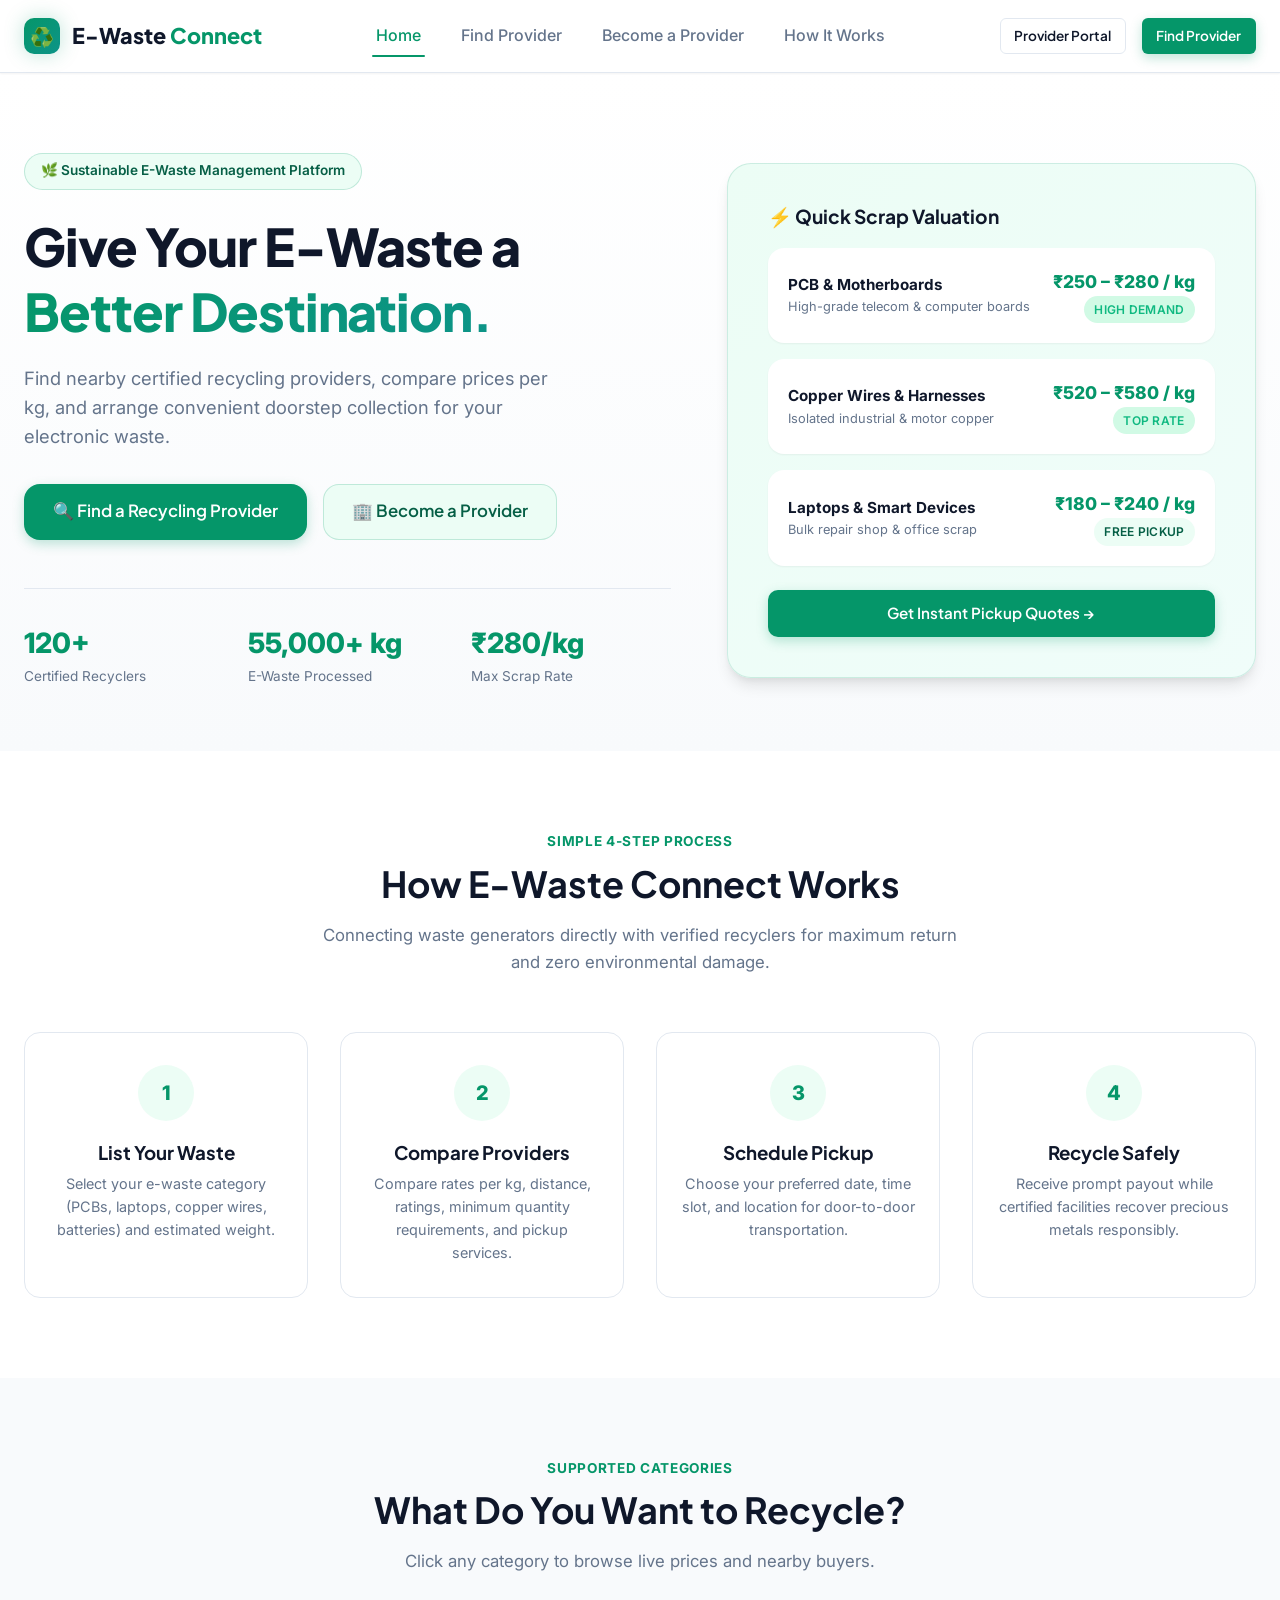
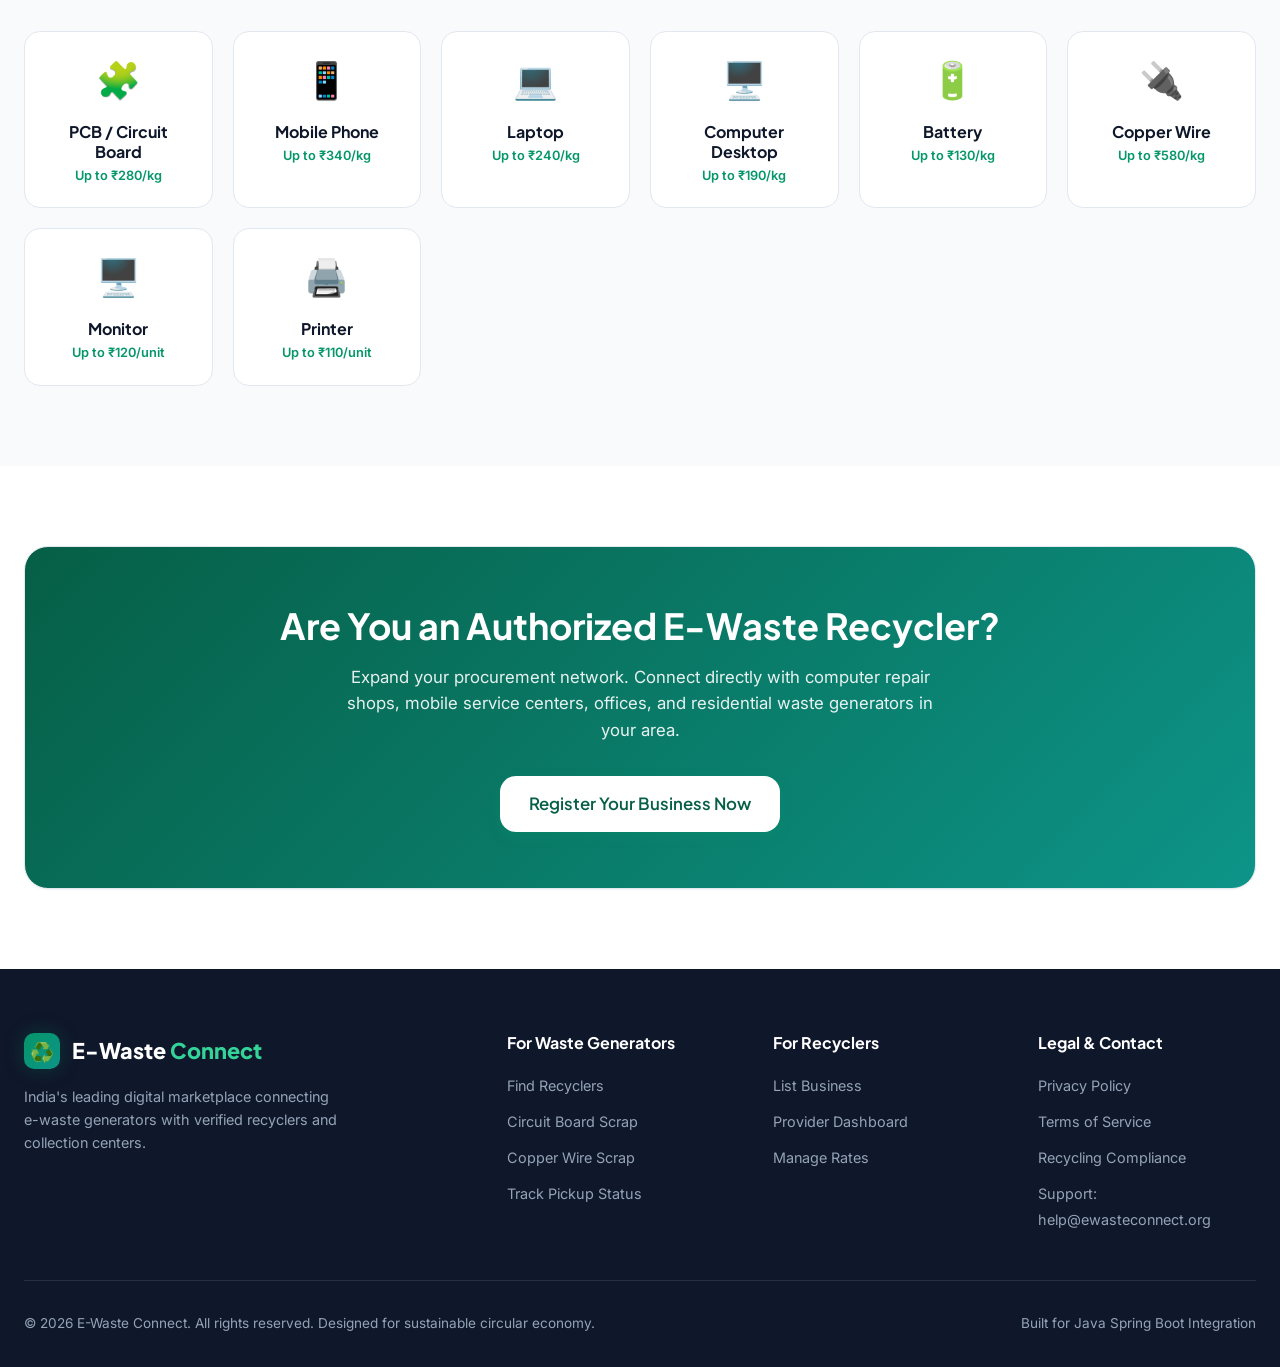
==== index.html @ 32c85654 "Initial E-Waste Connect project" ====
<!DOCTYPE html>
<html lang="en">
<head>
  <meta charset="UTF-8">
  <meta name="viewport" content="width=device-width, initial-scale=1.0">
  <title>E-Waste Connect | Sustainable Electronic Recycling Marketplace</title>
  <meta name="description" content="Connect e-waste generators with verified local recycling facilities, compare live scrap prices per kg, and schedule doorstep pickups.">
  
  <link rel="stylesheet" href="css/style.css">
</head>
<body data-page="index.html">

  <!-- Header & Navigation -->
  <header class="header">
    <div class="container navbar">
      <a href="index.html" class="brand-logo">
        <div class="brand-icon">♻️</div>
        <div class="brand-text">E-Waste <span>Connect</span></div>
      </a>

      <ul class="nav-menu">
        <li><a href="index.html" class="nav-link active">Home</a></li>
        <li><a href="find-provider.html" class="nav-link">Find Provider</a></li>
        <li><a href="provider.html" class="nav-link">Become a Provider</a></li>
        <li><a href="#how-it-works" class="nav-link">How It Works</a></li>
      </ul>

      <div class="nav-actions">
        <a href="provider-dashboard.html" class="btn btn-outline btn-sm">Provider Portal</a>
        <a href="find-provider.html" class="btn btn-primary btn-sm">Find Provider</a>
      </div>
    </div>
  </header>

  <!-- Hero Section -->
  <section class="hero">
    <div class="container hero-grid">
      <div class="hero-content">
        <div class="hero-badge">
          <span>🌿 Sustainable E-Waste Management Platform</span>
        </div>
        
        <h1 class="hero-title">
          Give Your E-Waste a <span>Better Destination.</span>
        </h1>
        
        <p class="hero-subtitle">
          Find nearby certified recycling providers, compare prices per kg, and arrange convenient doorstep collection for your electronic waste.
        </p>

        <div class="hero-actions">
          <a href="find-provider.html" class="btn btn-primary btn-lg">
            🔍 Find a Recycling Provider
          </a>
          <a href="provider.html" class="btn btn-secondary btn-lg">
            🏢 Become a Provider
          </a>
        </div>

        <div class="hero-stats">
          <div class="stat-item">
            <div class="stat-number">120+</div>
            <div class="stat-label">Certified Recyclers</div>
          </div>
          <div class="stat-item">
            <div class="stat-number">55,000+ kg</div>
            <div class="stat-label">E-Waste Processed</div>
          </div>
          <div class="stat-item">
            <div class="stat-number">₹280/kg</div>
            <div class="stat-label">Max Scrap Rate</div>
          </div>
        </div>
      </div>

      <!-- Quick Interactive Calculator Preview -->
      <div class="hero-illustration">
        <h3 style="margin-bottom: 1.25rem; font-size: 1.2rem;">⚡ Quick Scrap Valuation</h3>
        
        <div class="hero-card-preview">
          <div>
            <div style="font-weight: 700; font-size: 0.95rem;">PCB & Motherboards</div>
            <div style="font-size: 0.8rem; color: var(--text-muted);">High-grade telecom & computer boards</div>
          </div>
          <div style="text-align: right;">
            <div style="color: var(--primary); font-weight: 800; font-size: 1.1rem;">₹250 – ₹280 / kg</div>
            <span class="badge badge-success">High Demand</span>
          </div>
        </div>

        <div class="hero-card-preview">
          <div>
            <div style="font-weight: 700; font-size: 0.95rem;">Copper Wires & Harnesses</div>
            <div style="font-size: 0.8rem; color: var(--text-muted);">Isolated industrial & motor copper</div>
          </div>
          <div style="text-align: right;">
            <div style="color: var(--primary); font-weight: 800; font-size: 1.1rem;">₹520 – ₹580 / kg</div>
            <span class="badge badge-success">Top Rate</span>
          </div>
        </div>

        <div class="hero-card-preview" style="margin-bottom: 1.5rem;">
          <div>
            <div style="font-weight: 700; font-size: 0.95rem;">Laptops & Smart Devices</div>
            <div style="font-size: 0.8rem; color: var(--text-muted);">Bulk repair shop & office scrap</div>
          </div>
          <div style="text-align: right;">
            <div style="color: var(--primary); font-weight: 800; font-size: 1.1rem;">₹180 – ₹240 / kg</div>
            <span class="badge badge-primary">Free Pickup</span>
          </div>
        </div>

        <a href="find-provider.html?waste=PCB&qty=20" class="btn btn-primary btn-block">
          Get Instant Pickup Quotes &rarr;
        </a>
      </div>
    </div>
  </section>

  <!-- How It Works Section -->
  <section class="section section-bg" id="how-it-works">
    <div class="container">
      <div class="section-header">
        <span class="section-tag">Simple 4-Step Process</span>
        <h2 class="section-title">How E-Waste Connect Works</h2>
        <p class="section-desc">Connecting waste generators directly with verified recyclers for maximum return and zero environmental damage.</p>
      </div>

      <div class="steps-grid">
        <div class="step-card">
          <div class="step-number">1</div>
          <h3>List Your Waste</h3>
          <p style="color: var(--text-muted); font-size: 0.9rem; margin-top: 0.5rem;">Select your e-waste category (PCBs, laptops, copper wires, batteries) and estimated weight.</p>
        </div>

        <div class="step-card">
          <div class="step-number">2</div>
          <h3>Compare Providers</h3>
          <p style="color: var(--text-muted); font-size: 0.9rem; margin-top: 0.5rem;">Compare rates per kg, distance, ratings, minimum quantity requirements, and pickup services.</p>
        </div>

        <div class="step-card">
          <div class="step-number">3</div>
          <h3>Schedule Pickup</h3>
          <p style="color: var(--text-muted); font-size: 0.9rem; margin-top: 0.5rem;">Choose your preferred date, time slot, and location for door-to-door transportation.</p>
        </div>

        <div class="step-card">
          <div class="step-number">4</div>
          <h3>Recycle Safely</h3>
          <p style="color: var(--text-muted); font-size: 0.9rem; margin-top: 0.5rem;">Receive prompt payout while certified facilities recover precious metals responsibly.</p>
        </div>
      </div>
    </div>
  </section>

  <!-- E-Waste Categories Section -->
  <section class="section">
    <div class="container">
      <div class="section-header">
        <span class="section-tag">Supported Categories</span>
        <h2 class="section-title">What Do You Want to Recycle?</h2>
        <p class="section-desc">Click any category to browse live prices and nearby buyers.</p>
      </div>

      <div class="category-grid">
        <a href="find-provider.html?waste=PCB" class="category-card">
          <div class="category-icon">🧩</div>
          <h4>PCB / Circuit Board</h4>
          <span style="font-size: 0.8rem; color: var(--primary); font-weight: 600;">Up to ₹280/kg</span>
        </a>

        <a href="find-provider.html?waste=Mobile+Phone" class="category-card">
          <div class="category-icon">📱</div>
          <h4>Mobile Phone</h4>
          <span style="font-size: 0.8rem; color: var(--primary); font-weight: 600;">Up to ₹340/kg</span>
        </a>

        <a href="find-provider.html?waste=Laptop" class="category-card">
          <div class="category-icon">💻</div>
          <h4>Laptop</h4>
          <span style="font-size: 0.8rem; color: var(--primary); font-weight: 600;">Up to ₹240/kg</span>
        </a>

        <a href="find-provider.html?waste=Computer" class="category-card">
          <div class="category-icon">🖥️</div>
          <h4>Computer Desktop</h4>
          <span style="font-size: 0.8rem; color: var(--primary); font-weight: 600;">Up to ₹190/kg</span>
        </a>

        <a href="find-provider.html?waste=Battery" class="category-card">
          <div class="category-icon">🔋</div>
          <h4>Battery</h4>
          <span style="font-size: 0.8rem; color: var(--primary); font-weight: 600;">Up to ₹130/kg</span>
        </a>

        <a href="find-provider.html?waste=Copper+Wire" class="category-card">
          <div class="category-icon">🔌</div>
          <h4>Copper Wire</h4>
          <span style="font-size: 0.8rem; color: var(--primary); font-weight: 600;">Up to ₹580/kg</span>
        </a>

        <a href="find-provider.html?waste=Monitor" class="category-card">
          <div class="category-icon">🖥️</div>
          <h4>Monitor</h4>
          <span style="font-size: 0.8rem; color: var(--primary); font-weight: 600;">Up to ₹120/unit</span>
        </a>

        <a href="find-provider.html?waste=Printer" class="category-card">
          <div class="category-icon">🖨️</div>
          <h4>Printer</h4>
          <span style="font-size: 0.8rem; color: var(--primary); font-weight: 600;">Up to ₹110/unit</span>
        </a>
      </div>
    </div>
  </section>

  <!-- CTA Banner -->
  <section class="section section-bg">
    <div class="container">
      <div class="card" style="background: linear-gradient(135deg, #065f46, #0d9488); color: white; padding: 3.5rem; text-align: center; border-radius: var(--radius-xl);">
        <h2 style="color: white; font-size: 2.25rem; margin-bottom: 1rem;">Are You an Authorized E-Waste Recycler?</h2>
        <p style="max-width: 600px; margin: 0 auto 2rem; opacity: 0.9; font-size: 1.05rem;">
          Expand your procurement network. Connect directly with computer repair shops, mobile service centers, offices, and residential waste generators in your area.
        </p>
        <a href="provider.html" class="btn btn-primary btn-lg" style="background: white; color: var(--primary-dark);">
          Register Your Business Now
        </a>
      </div>
    </div>
  </section>

  <!-- Footer -->
  <footer class="footer">
    <div class="container">
      <div class="footer-grid">
        <div class="footer-brand">
          <div class="brand-logo" style="color: white;">
            <div class="brand-icon">♻️</div>
            <div class="brand-text">E-Waste <span style="color: #34d399;">Connect</span></div>
          </div>
          <p>India's leading digital marketplace connecting e-waste generators with verified recyclers and collection centers.</p>
        </div>

        <div class="footer-col">
          <h4>For Waste Generators</h4>
          <ul class="footer-links">
            <li><a href="find-provider.html">Find Recyclers</a></li>
            <li><a href="find-provider.html?waste=PCB">Circuit Board Scrap</a></li>
            <li><a href="find-provider.html?waste=Copper+Wire">Copper Wire Scrap</a></li>
            <li><a href="request-status.html">Track Pickup Status</a></li>
          </ul>
        </div>

        <div class="footer-col">
          <h4>For Recyclers</h4>
          <ul class="footer-links">
            <li><a href="provider.html">List Business</a></li>
            <li><a href="provider-dashboard.html">Provider Dashboard</a></li>
            <li><a href="provider-dashboard.html">Manage Rates</a></li>
          </ul>
        </div>

        <div class="footer-col">
          <h4>Legal & Contact</h4>
          <ul class="footer-links">
            <li><a href="#">Privacy Policy</a></li>
            <li><a href="#">Terms of Service</a></li>
            <li><a href="#">Recycling Compliance</a></li>
            <li><a href="#">Support: help@ewasteconnect.org</a></li>
          </ul>
        </div>
      </div>

      <div class="footer-bottom">
        <div>© 2026 E-Waste Connect. All rights reserved. Designed for sustainable circular economy.</div>
        <div>Built for Java Spring Boot Integration</div>
      </div>
    </div>
  </footer>

  <script src="js/providers.js"></script>
  <script src="js/requests.js"></script>
  <script src="js/app.js"></script>
</body>
</html>
---- css/style.css ----
/* ==========================================================================
   E-Waste Connect - Core Design System & Master Stylesheet
   ========================================================================== */

@import url('https://fonts.googleapis.com/css2?family=Plus+Jakarta+Sans:wght@400;500;600;700;800&family=Inter:wght@300;400;500;600;700&display=swap');

:root {
  /* Brand Palette */
  --primary: #059669;
  --primary-hover: #047857;
  --primary-dark: #065f46;
  --primary-light: #ecfdf5;
  --primary-glow: rgba(5, 150, 105, 0.15);

  --accent: #0d9488;
  --accent-hover: #0f766e;
  --accent-light: #f0fdfa;

  /* Neutral Slate Tones */
  --bg-main: #f8fafc;
  --bg-card: #ffffff;
  --text-main: #0f172a;
  --text-muted: #64748b;
  --text-light: #94a3b8;
  --border-color: #e2e8f0;
  --border-hover: #cbd5e1;

  /* Status Colors */
  --success: #10b981;
  --success-bg: #d1fae5;
  --warning: #f59e0b;
  --warning-bg: #fef3c7;
  --danger: #ef4444;
  --danger-bg: #fee2e2;
  --info: #3b82f6;
  --info-bg: #dbeafe;

  /* Shadows & Elevation */
  --shadow-sm: 0 1px 2px 0 rgba(0, 0, 0, 0.05);
  --shadow-md: 0 4px 6px -1px rgba(0, 0, 0, 0.1), 0 2px 4px -1px rgba(0, 0, 0, 0.06);
  --shadow-lg: 0 10px 15px -3px rgba(0, 0, 0, 0.1), 0 4px 6px -2px rgba(0, 0, 0, 0.05);
  --shadow-xl: 0 20px 25px -5px rgba(0, 0, 0, 0.1), 0 10px 10px -5px rgba(0, 0, 0, 0.04);
  --shadow-glow: 0 0 20px rgba(5, 150, 105, 0.25);

  /* Layout Constants */
  --radius-sm: 6px;
  --radius-md: 10px;
  --radius-lg: 16px;
  --radius-xl: 24px;
  --radius-full: 9999px;
  --transition: all 0.25s cubic-bezier(0.4, 0, 0.2, 1);
  --max-width: 1280px;
}

/* Base Resets */
*, *::before, *::after {
  box-sizing: border-box;
  margin: 0;
  padding: 0;
}

body {
  font-family: 'Inter', system-ui, -apple-system, sans-serif;
  background-color: var(--bg-main);
  color: var(--text-main);
  line-height: 1.6;
  -webkit-font-smoothing: antialiased;
  min-height: 100vh;
  display: flex;
  flex-direction: column;
}

h1, h2, h3, h4, h5, h6 {
  font-family: 'Plus Jakarta Sans', sans-serif;
  font-weight: 700;
  color: var(--text-main);
  line-height: 1.25;
}

a {
  color: var(--primary);
  text-decoration: none;
  transition: var(--transition);
}

a:hover {
  color: var(--primary-hover);
}

img {
  max-width: 100%;
  height: auto;
  display: block;
}

/* Layout Containers */
.container {
  width: 100%;
  max-width: var(--max-width);
  margin: 0 auto;
  padding: 0 1.5rem;
}

.main-content {
  flex: 1;
}

/* Header & Navbar */
.header {
  background-color: rgba(255, 255, 255, 0.9);
  backdrop-filter: blur(12px);
  -webkit-backdrop-filter: blur(12px);
  position: sticky;
  top: 0;
  z-index: 1000;
  border-bottom: 1px solid var(--border-color);
  box-shadow: var(--shadow-sm);
}

.navbar {
  display: flex;
  align-items: center;
  justify-content: space-between;
  height: 4.5rem;
}

.brand-logo {
  display: flex;
  align-items: center;
  gap: 0.75rem;
  font-family: 'Plus Jakarta Sans', sans-serif;
  font-size: 1.35rem;
  font-weight: 800;
  color: var(--text-main);
  text-decoration: none;
}

.brand-icon {
  width: 2.25rem;
  height: 2.25rem;
  background: linear-gradient(135deg, var(--primary), var(--accent));
  color: white;
  border-radius: var(--radius-md);
  display: flex;
  align-items: center;
  justify-content: center;
  font-size: 1.2rem;
  box-shadow: var(--shadow-glow);
}

.brand-text span {
  color: var(--primary);
}

.nav-menu {
  display: flex;
  align-items: center;
  gap: 2rem;
  list-style: none;
}

.nav-link {
  font-weight: 500;
  color: var(--text-muted);
  padding: 0.5rem 0.25rem;
  position: relative;
}

.nav-link:hover, .nav-link.active {
  color: var(--primary);
}

.nav-link.active::after {
  content: '';
  position: absolute;
  bottom: -4px;
  left: 0;
  right: 0;
  height: 2px;
  background-color: var(--primary);
  border-radius: var(--radius-full);
}

.nav-actions {
  display: flex;
  align-items: center;
  gap: 1rem;
}

/* Buttons */
.btn {
  display: inline-flex;
  align-items: center;
  justify-content: center;
  gap: 0.5rem;
  padding: 0.65rem 1.35rem;
  font-family: 'Plus Jakarta Sans', sans-serif;
  font-weight: 600;
  font-size: 0.95rem;
  border-radius: var(--radius-md);
  border: 1px solid transparent;
  cursor: pointer;
  transition: var(--transition);
  text-decoration: none;
  white-space: nowrap;
}

.btn-primary {
  background-color: var(--primary);
  color: white;
  box-shadow: 0 4px 12px rgba(5, 150, 105, 0.25);
}

.btn-primary:hover {
  background-color: var(--primary-hover);
  color: white;
  transform: translateY(-1px);
  box-shadow: 0 6px 16px rgba(5, 150, 105, 0.35);
}

.btn-secondary {
  background-color: var(--primary-light);
  color: var(--primary-dark);
  border: 1px solid rgba(5, 150, 105, 0.2);
}

.btn-secondary:hover {
  background-color: #d1fae5;
  color: var(--primary-dark);
}

.btn-outline {
  background-color: transparent;
  color: var(--text-main);
  border-color: var(--border-color);
}

.btn-outline:hover {
  background-color: var(--bg-main);
  border-color: var(--border-hover);
  color: var(--primary);
}

.btn-dark {
  background-color: var(--text-main);
  color: white;
}

.btn-dark:hover {
  background-color: #1e293b;
  color: white;
}

.btn-sm {
  padding: 0.4rem 0.85rem;
  font-size: 0.85rem;
  border-radius: var(--radius-sm);
}

.btn-lg {
  padding: 0.85rem 1.75rem;
  font-size: 1.05rem;
  border-radius: var(--radius-lg);
}

.btn-block {
  width: 100%;
}

/* Cards & Surfaces */
.card {
  background-color: var(--bg-card);
  border-radius: var(--radius-lg);
  border: 1px solid var(--border-color);
  box-shadow: var(--shadow-sm);
  padding: 1.5rem;
  transition: var(--transition);
}

.card-hover:hover {
  transform: translateY(-3px);
  box-shadow: var(--shadow-md);
  border-color: var(--border-hover);
}

/* Badges & Tags */
.badge {
  display: inline-flex;
  align-items: center;
  gap: 0.35rem;
  padding: 0.25rem 0.65rem;
  border-radius: var(--radius-full);
  font-size: 0.75rem;
  font-weight: 600;
  text-transform: uppercase;
  letter-spacing: 0.025em;
}

.badge-success { background-color: var(--success-bg); color: var(--success); }
.badge-warning { background-color: var(--warning-bg); color: #d97706; }
.badge-danger { background-color: var(--danger-bg); color: var(--danger); }
.badge-info { background-color: var(--info-bg); color: var(--info); }
.badge-primary { background-color: var(--primary-light); color: var(--primary-dark); }
.badge-neutral { background-color: var(--gray-100); color: var(--text-muted); }

/* Forms & Inputs */
.form-group {
  margin-bottom: 1.25rem;
}

.form-label {
  display: block;
  font-weight: 600;
  font-size: 0.9rem;
  color: var(--text-main);
  margin-bottom: 0.5rem;
}

.form-control, .form-select {
  width: 100%;
  padding: 0.75rem 1rem;
  font-family: inherit;
  font-size: 0.95rem;
  color: var(--text-main);
  background-color: var(--bg-card);
  border: 1px solid var(--border-color);
  border-radius: var(--radius-md);
  transition: var(--transition);
}

.form-control:focus, .form-select:focus {
  outline: none;
  border-color: var(--primary);
  box-shadow: 0 0 0 3px var(--primary-glow);
}

.form-row {
  display: grid;
  grid-template-columns: repeat(auto-fit, minmax(220px, 1fr));
  gap: 1rem;
}

.checkbox-grid {
  display: grid;
  grid-template-columns: repeat(auto-fill, minmax(140px, 1fr));
  gap: 0.75rem;
}

.checkbox-item {
  display: flex;
  align-items: center;
  gap: 0.5rem;
  padding: 0.6rem 0.85rem;
  background-color: var(--bg-main);
  border: 1px solid var(--border-color);
  border-radius: var(--radius-md);
  cursor: pointer;
  font-size: 0.9rem;
  font-weight: 500;
  transition: var(--transition);
}

.checkbox-item:hover {
  border-color: var(--primary);
  background-color: var(--primary-light);
}

.checkbox-item input[type="checkbox"] {
  accent-color: var(--primary);
  width: 1.1rem;
  height: 1.1rem;
}

/* Toast & Alert */
.toast-container {
  position: fixed;
  bottom: 2rem;
  right: 2rem;
  z-index: 2000;
  display: flex;
  flex-direction: column;
  gap: 0.75rem;
}

.toast {
  background-color: var(--text-main);
  color: white;
  padding: 1rem 1.25rem;
  border-radius: var(--radius-md);
  box-shadow: var(--shadow-xl);
  display: flex;
  align-items: center;
  gap: 0.75rem;
  min-width: 280px;
  animation: slideUp 0.3s ease forwards;
}

.toast-success { background-color: #065f46; border-left: 4px solid var(--success); }
.toast-error { background-color: #7f1d1d; border-left: 4px solid var(--danger); }

@keyframes slideUp {
  from { opacity: 0; transform: translateY(20px); }
  to { opacity: 1; transform: translateY(0); }
}

/* Hero Section */
.hero {
  padding: 5rem 0 4rem;
  background: linear-gradient(180deg, #ffffff 0%, var(--bg-main) 100%);
  position: relative;
  overflow: hidden;
}

.hero-grid {
  display: grid;
  grid-template-columns: 1.1fr 0.9fr;
  gap: 3.5rem;
  align-items: center;
}

.hero-badge {
  display: inline-flex;
  align-items: center;
  gap: 0.5rem;
  padding: 0.4rem 1rem;
  background-color: var(--primary-light);
  color: var(--primary-dark);
  border-radius: var(--radius-full);
  font-size: 0.85rem;
  font-weight: 600;
  margin-bottom: 1.5rem;
  border: 1px solid rgba(5, 150, 105, 0.2);
}

.hero-title {
  font-size: 3.25rem;
  font-weight: 800;
  letter-spacing: -0.02em;
  margin-bottom: 1.25rem;
  color: var(--text-main);
}

.hero-title span {
  background: linear-gradient(135deg, var(--primary), var(--accent));
  -webkit-background-clip: text;
  -webkit-text-fill-color: transparent;
}

.hero-subtitle {
  font-size: 1.15rem;
  color: var(--text-muted);
  margin-bottom: 2rem;
  max-width: 540px;
}

.hero-actions {
  display: flex;
  align-items: center;
  gap: 1rem;
  flex-wrap: wrap;
}

.hero-stats {
  display: grid;
  grid-template-columns: repeat(3, 1fr);
  gap: 1.5rem;
  margin-top: 3rem;
  padding-top: 2rem;
  border-top: 1px solid var(--border-color);
}

.stat-number {
  font-size: 1.75rem;
  font-weight: 800;
  color: var(--primary);
}

.stat-label {
  font-size: 0.85rem;
  color: var(--text-muted);
}

.hero-illustration {
  background: linear-gradient(135deg, #ecfdf5, #f0fdfa);
  border-radius: var(--radius-xl);
  padding: 2.5rem;
  border: 1px solid rgba(5, 150, 105, 0.15);
  box-shadow: var(--shadow-lg);
  position: relative;
}

.hero-card-preview {
  background: white;
  border-radius: var(--radius-lg);
  padding: 1.25rem;
  margin-bottom: 1rem;
  box-shadow: var(--shadow-sm);
  display: flex;
  align-items: center;
  justify-content: space-between;
}

/* Feature Sections */
.section {
  padding: 5rem 0;
}

.section-bg {
  background-color: white;
}

.section-header {
  text-align: center;
  max-width: 640px;
  margin: 0 auto 3.5rem;
}

.section-tag {
  color: var(--primary);
  font-weight: 700;
  font-size: 0.85rem;
  text-transform: uppercase;
  letter-spacing: 0.05em;
  margin-bottom: 0.5rem;
  display: block;
}

.section-title {
  font-size: 2.25rem;
  margin-bottom: 1rem;
}

.section-desc {
  color: var(--text-muted);
  font-size: 1.05rem;
}

/* Steps & Grids */
.steps-grid {
  display: grid;
  grid-template-columns: repeat(auto-fit, minmax(240px, 1fr));
  gap: 2rem;
}

.step-card {
  text-align: center;
  padding: 2rem 1.5rem;
  background: var(--bg-card);
  border-radius: var(--radius-lg);
  border: 1px solid var(--border-color);
  position: relative;
}

.step-number {
  width: 3.5rem;
  height: 3.5rem;
  background: var(--primary-light);
  color: var(--primary);
  font-weight: 800;
  font-size: 1.25rem;
  border-radius: var(--radius-full);
  display: flex;
  align-items: center;
  justify-content: center;
  margin: 0 auto 1.25rem;
}

.category-grid {
  display: grid;
  grid-template-columns: repeat(auto-fill, minmax(180px, 1fr));
  gap: 1.25rem;
}

.category-card {
  background: var(--bg-card);
  border: 1px solid var(--border-color);
  border-radius: var(--radius-lg);
  padding: 1.25rem;
  text-align: center;
  transition: var(--transition);
  cursor: pointer;
}

.category-card:hover {
  border-color: var(--primary);
  background: var(--primary-light);
  transform: translateY(-3px);
}

.category-icon {
  font-size: 2.25rem;
  margin-bottom: 0.75rem;
}

/* Provider Cards & Search Layout */
.search-layout {
  display: grid;
  grid-template-columns: 300px 1fr;
  gap: 2rem;
  align-items: start;
}

.filter-sidebar {
  background: white;
  border-radius: var(--radius-lg);
  border: 1px solid var(--border-color);
  padding: 1.5rem;
  position: sticky;
  top: 6rem;
}

.provider-list {
  display: flex;
  flex-direction: column;
  gap: 1.25rem;
}

.provider-card {
  background: white;
  border-radius: var(--radius-lg);
  border: 1px solid var(--border-color);
  padding: 1.5rem;
  display: grid;
  grid-template-columns: 1fr auto;
  gap: 1.5rem;
  transition: var(--transition);
}

.provider-card:hover {
  box-shadow: var(--shadow-md);
  border-color: var(--border-hover);
}

.provider-main {
  display: flex;
  flex-direction: column;
  gap: 0.75rem;
}

.provider-header {
  display: flex;
  align-items: center;
  justify-content: space-between;
  gap: 1rem;
}

.provider-name {
  font-size: 1.25rem;
  font-weight: 700;
}

.rating-pill {
  background: var(--warning-bg);
  color: #b45309;
  font-weight: 700;
  font-size: 0.85rem;
  padding: 0.2rem 0.5rem;
  border-radius: var(--radius-sm);
  display: inline-flex;
  align-items: center;
  gap: 0.25rem;
}

.provider-details-grid {
  display: grid;
  grid-template-columns: repeat(auto-fit, minmax(130px, 1fr));
  gap: 0.75rem;
  background: var(--bg-main);
  padding: 0.85rem;
  border-radius: var(--radius-md);
  font-size: 0.875rem;
}

.provider-details-grid .detail-item label {
  color: var(--text-muted);
  font-size: 0.75rem;
  display: block;
}

.provider-details-grid .detail-item span {
  font-weight: 600;
}

/* Map Containers */
.map-container {
  height: 320px;
  width: 100%;
  border-radius: var(--radius-lg);
  overflow: hidden;
  border: 1px solid var(--border-color);
  z-index: 1;
}

/* Request Status Timeline */
.status-timeline {
  display: flex;
  justify-content: space-between;
  position: relative;
  margin: 3rem 0 2rem;
}

.status-timeline::before {
  content: '';
  position: absolute;
  top: 1.25rem;
  left: 10%;
  right: 10%;
  height: 4px;
  background: var(--border-color);
  z-index: 0;
}

.timeline-step {
  position: relative;
  z-index: 1;
  display: flex;
  flex-direction: column;
  align-items: center;
  text-align: center;
  flex: 1;
}

.step-icon {
  width: 2.75rem;
  height: 2.75rem;
  border-radius: var(--radius-full);
  background: white;
  border: 3px solid var(--border-color);
  color: var(--text-muted);
  display: flex;
  align-items: center;
  justify-content: center;
  font-weight: 700;
  margin-bottom: 0.75rem;
  transition: var(--transition);
}

.timeline-step.completed .step-icon {
  background: var(--primary);
  border-color: var(--primary);
  color: white;
}

.timeline-step.active .step-icon {
  background: white;
  border-color: var(--primary);
  color: var(--primary);
  box-shadow: 0 0 0 4px var(--primary-glow);
}

.step-label {
  font-size: 0.85rem;
  font-weight: 600;
  color: var(--text-muted);
}

.timeline-step.active .step-label,
.timeline-step.completed .step-label {
  color: var(--text-main);
  font-weight: 700;
}

/* Dashboard Component */
.dashboard-grid {
  display: grid;
  grid-template-columns: repeat(auto-fit, minmax(220px, 1fr));
  gap: 1.25rem;
  margin-bottom: 2rem;
}

.metric-card {
  background: white;
  border-radius: var(--radius-lg);
  border: 1px solid var(--border-color);
  padding: 1.25rem;
  display: flex;
  align-items: center;
  gap: 1.25rem;
}

.metric-icon {
  width: 3rem;
  height: 3rem;
  border-radius: var(--radius-md);
  background: var(--primary-light);
  color: var(--primary);
  display: flex;
  align-items: center;
  justify-content: center;
  font-size: 1.5rem;
}

.metric-value {
  font-size: 1.5rem;
  font-weight: 800;
}

.metric-title {
  font-size: 0.85rem;
  color: var(--text-muted);
}

/* Data Tables */
.table-responsive {
  width: 100%;
  overflow-x: auto;
}

.table {
  width: 100%;
  border-collapse: collapse;
  text-align: left;
  font-size: 0.9rem;
}

.table th {
  background-color: var(--bg-main);
  padding: 0.85rem 1rem;
  font-weight: 600;
  color: var(--text-muted);
  border-bottom: 1px solid var(--border-color);
}

.table td {
  padding: 1rem;
  border-bottom: 1px solid var(--border-color);
  vertical-align: middle;
}

.table tr:hover td {
  background-color: rgba(248, 250, 252, 0.7);
}

/* Modal Dialog */
.modal-overlay {
  position: fixed;
  top: 0; left: 0; right: 0; bottom: 0;
  background: rgba(15, 23, 42, 0.5);
  backdrop-filter: blur(4px);
  z-index: 2000;
  display: flex;
  align-items: center;
  justify-content: center;
  opacity: 0;
  visibility: hidden;
  transition: var(--transition);
}

.modal-overlay.active {
  opacity: 1;
  visibility: visible;
}

.modal-box {
  background: white;
  width: 90%;
  max-width: 560px;
  border-radius: var(--radius-xl);
  padding: 2rem;
  box-shadow: var(--shadow-xl);
  transform: translateY(20px);
  transition: var(--transition);
}

.modal-overlay.active .modal-box {
  transform: translateY(0);
}

.modal-header {
  display: flex;
  align-items: center;
  justify-content: space-between;
  margin-bottom: 1.5rem;
}

.modal-close {
  background: none;
  border: none;
  font-size: 1.5rem;
  cursor: pointer;
  color: var(--text-muted);
}

/* Footer */
.footer {
  background-color: var(--text-main);
  color: white;
  padding: 4rem 0 2rem;
  margin-top: auto;
}

.footer-grid {
  display: grid;
  grid-template-columns: 2fr repeat(3, 1fr);
  gap: 3rem;
  margin-bottom: 3rem;
}

.footer-brand p {
  color: var(--text-light);
  margin-top: 1rem;
  max-width: 320px;
  font-size: 0.9rem;
}

.footer-col h4 {
  color: white;
  font-size: 1rem;
  margin-bottom: 1.25rem;
}

.footer-links {
  list-style: none;
  display: flex;
  flex-direction: column;
  gap: 0.65rem;
}

.footer-links a {
  color: var(--text-light);
  font-size: 0.9rem;
}

.footer-links a:hover {
  color: white;
}

.footer-bottom {
  border-top: 1px solid rgba(255, 255, 255, 0.1);
  padding-top: 2rem;
  display: flex;
  justify-content: space-between;
  align-items: center;
  color: var(--text-light);
  font-size: 0.85rem;
}

/* Responsive Media Queries */
@media (max-width: 992px) {
  .hero-grid { grid-template-columns: 1fr; }
  .search-layout { grid-template-columns: 1fr; }
  .footer-grid { grid-template-columns: 1fr 1fr; }
  .nav-menu { display: none; }
}

@media (max-width: 640px) {
  .provider-card { grid-template-columns: 1fr; }
  .footer-grid { grid-template-columns: 1fr; }
  .hero-title { font-size: 2.25rem; }
  .status-timeline { flex-direction: column; gap: 1.5rem; }
  .status-timeline::before { display: none; }
}
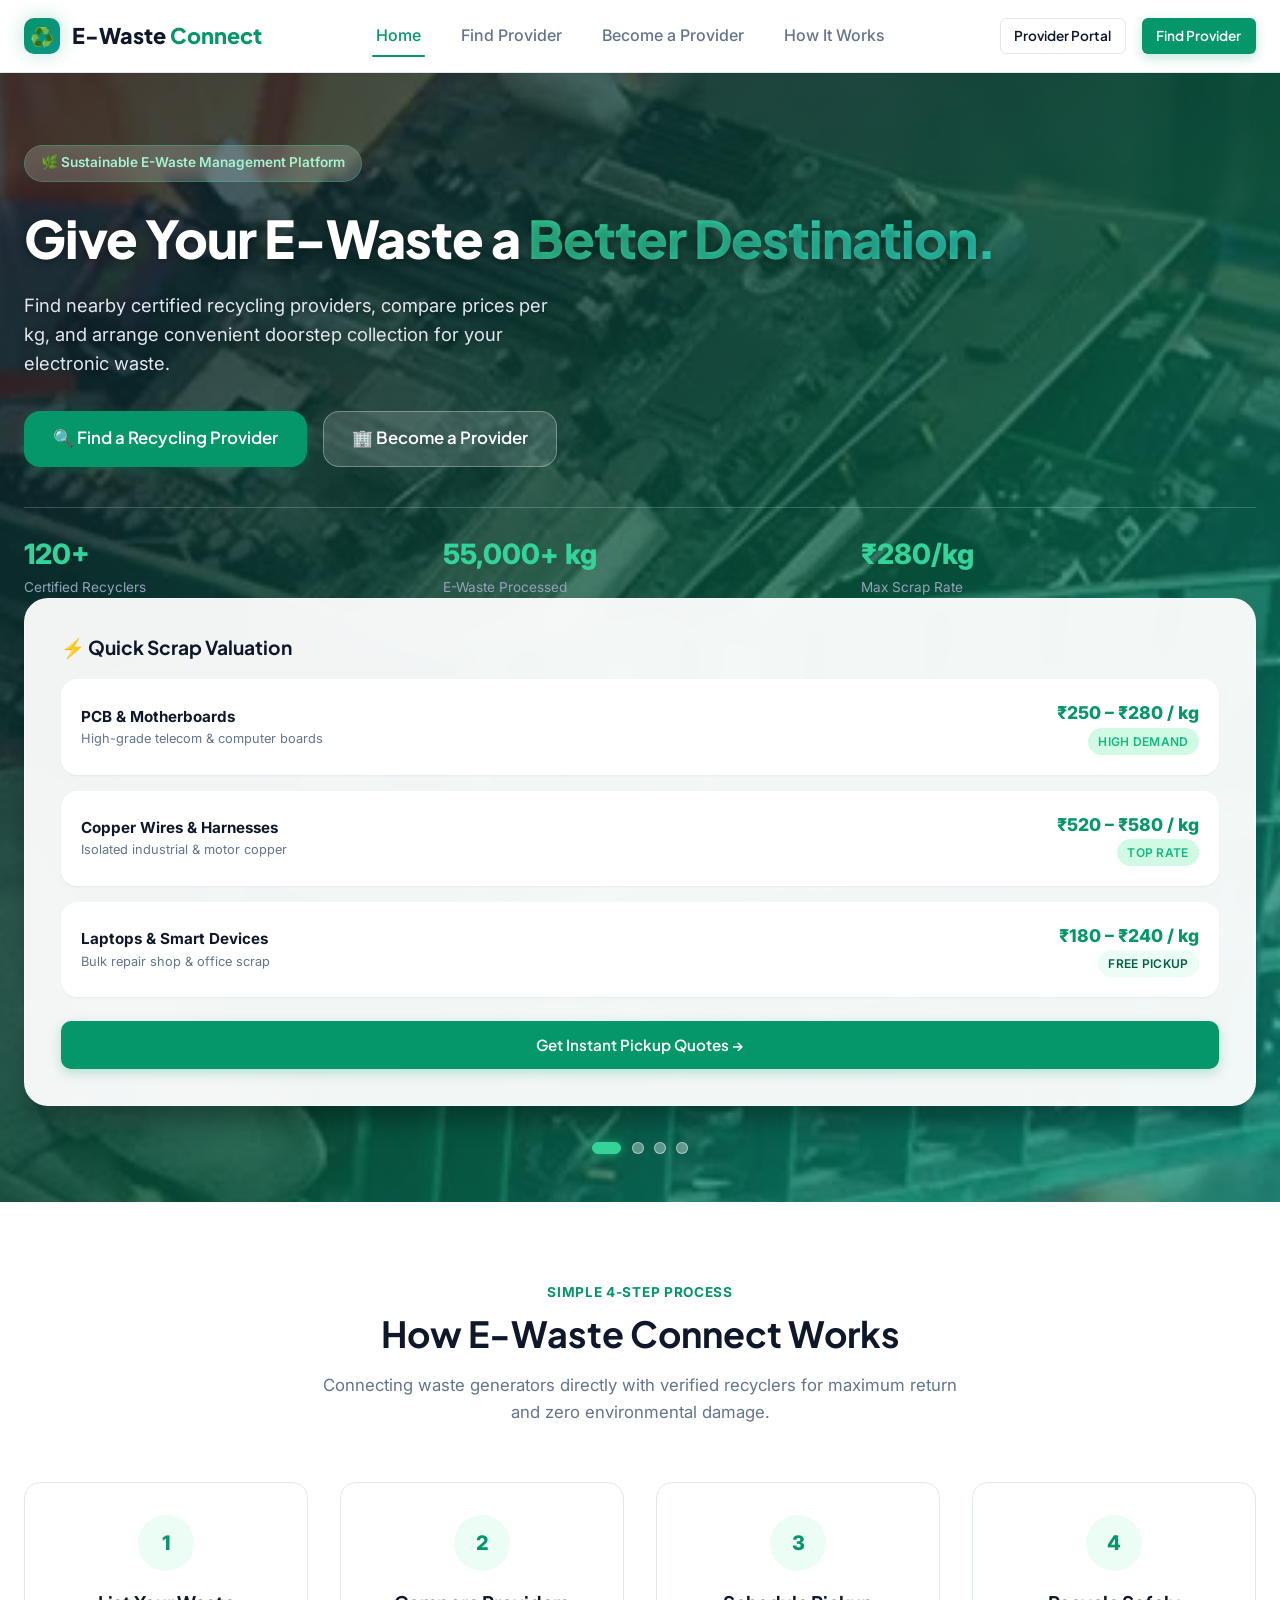
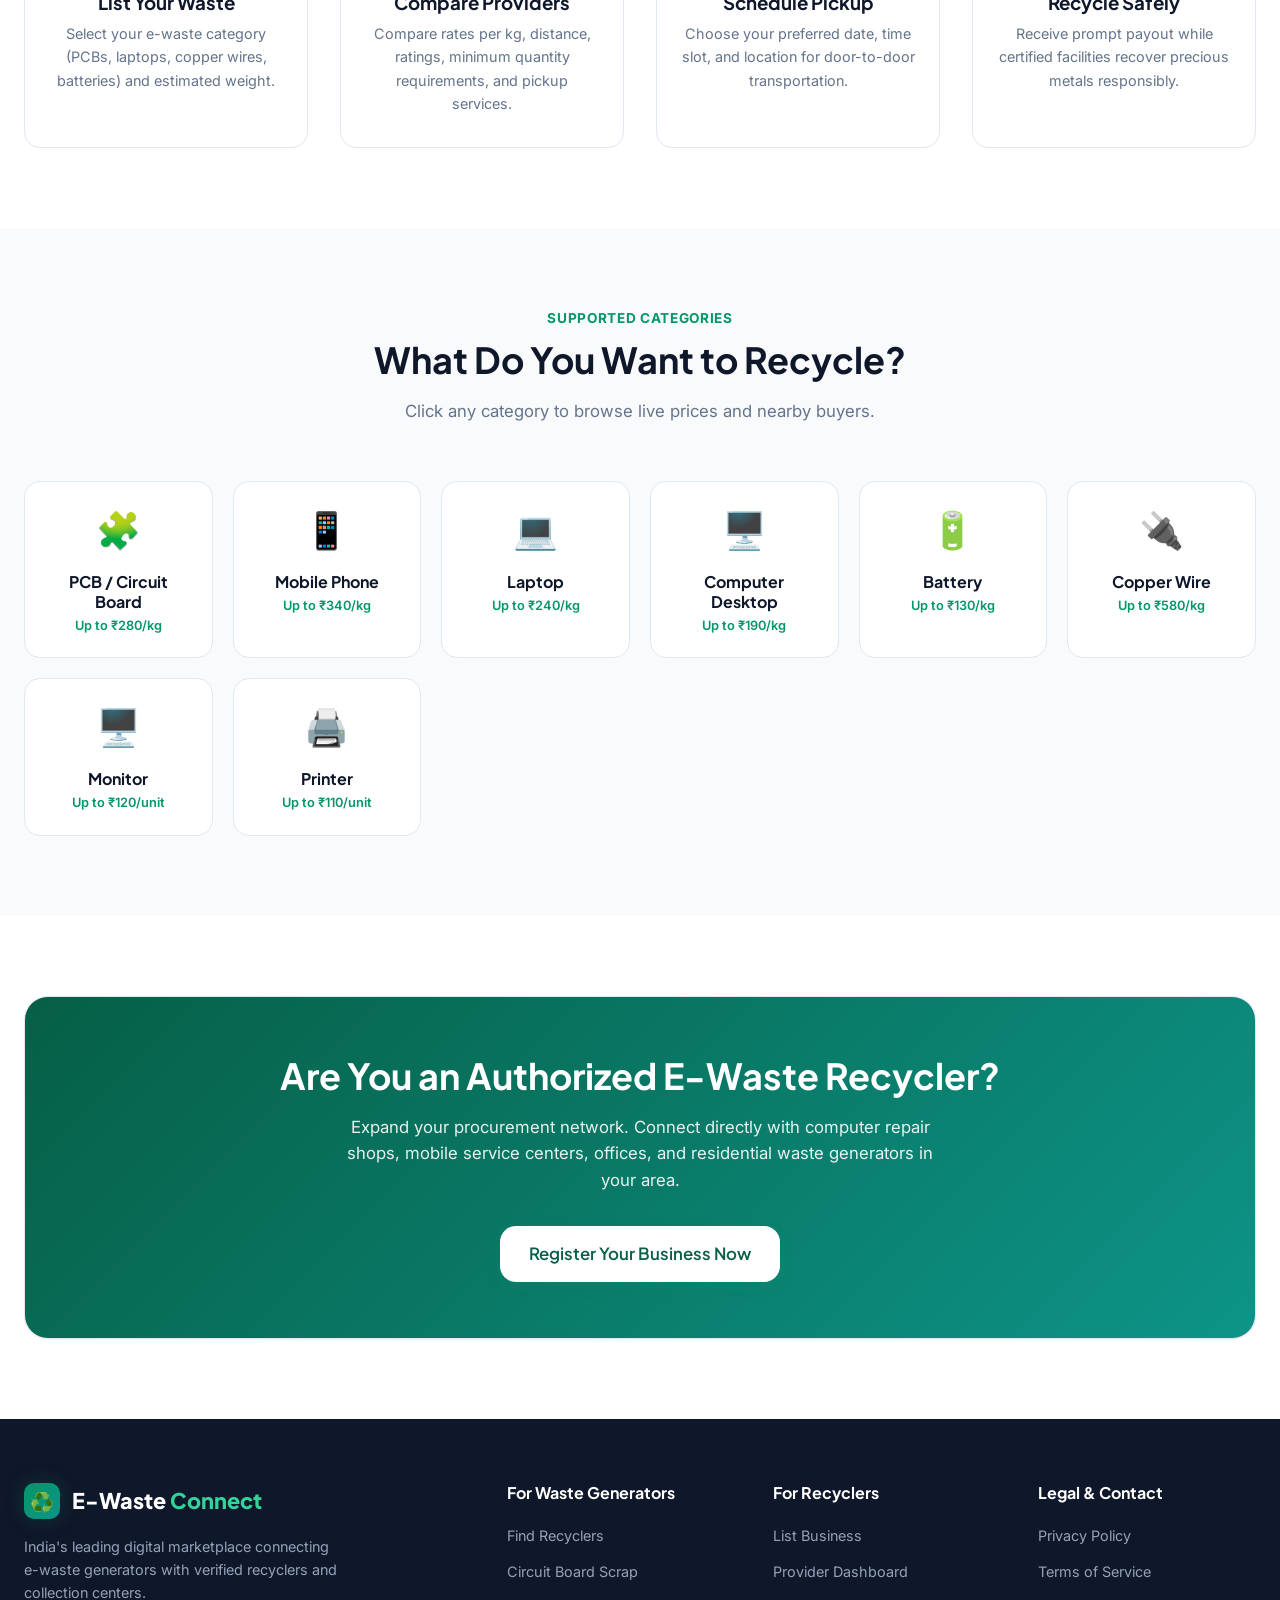
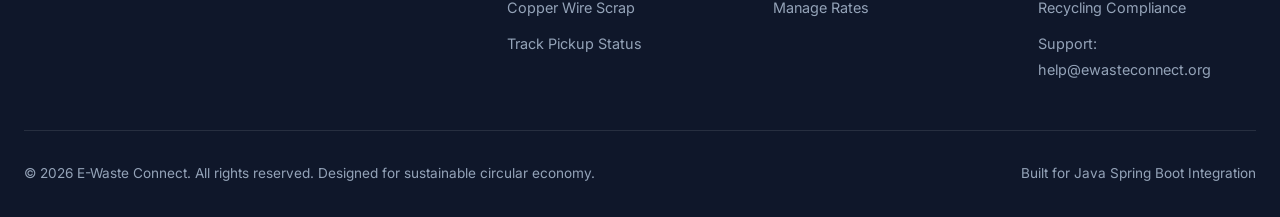
==== commit 8302eb36: "updated image" ====
--- a/index.html
+++ b/index.html
@@ -32,8 +32,17 @@
     </div>
   </header>
 
-  <!-- Hero Section -->
+  <!-- Hero Section with Background Crossfade Slideshow -->
   <section class="hero">
+    <!-- Slideshow Background Container -->
+    <div class="hero-slideshow">
+      <div class="hero-slide active" style="background-image: url('images/hero-slide-1.png');" data-index="0"></div>
+      <div class="hero-slide" style="background-image: url('images/hero-slide-2.jpg');" data-index="1"></div>
+      <div class="hero-slide" style="background-image: url('images/hero-slide-3.png');" data-index="2"></div>
+      <div class="hero-slide" style="background-image: url('images/hero-slide-4.png');" data-index="3"></div>
+      <div class="hero-overlay"></div>
+    </div>
+
     <div class="container hero-grid">
       <div class="hero-content">
         <div class="hero-badge">
@@ -52,7 +61,7 @@
           <a href="find-provider.html" class="btn btn-primary btn-lg">
             🔍 Find a Recycling Provider
           </a>
-          <a href="provider.html" class="btn btn-secondary btn-lg">
+          <a href="provider.html" class="btn btn-secondary btn-lg" style="background: rgba(255,255,255,0.15); color: #ffffff; border-color: rgba(255,255,255,0.3);">
             🏢 Become a Provider
           </a>
         </div>
@@ -115,7 +124,16 @@
         </a>
       </div>
     </div>
+
+    <!-- Slideshow Navigation Indicator Dots -->
+    <div class="hero-indicators">
+      <button class="indicator-dot active" data-slide="0" aria-label="Slide 1: Collect"></button>
+      <button class="indicator-dot" data-slide="1" aria-label="Slide 2: Recycle"></button>
+      <button class="indicator-dot" data-slide="2" aria-label="Slide 3: Recover"></button>
+      <button class="indicator-dot" data-slide="3" aria-label="Slide 4: Sustain"></button>
+    </div>
   </section>
+
 
   <!-- How It Works Section -->
   <section class="section section-bg" id="how-it-works">
--- a/css/style.css
+++ b/css/style.css
@@ -403,19 +403,54 @@
   to { opacity: 1; transform: translateY(0); }
 }
 
-/* Hero Section */
+/* Hero Section & Background Slideshow */
 .hero {
-  padding: 5rem 0 4rem;
-  background: linear-gradient(180deg, #ffffff 0%, var(--bg-main) 100%);
+  padding: 4.5rem 0 3rem;
   position: relative;
   overflow: hidden;
-}
-
-.hero-grid {
-  display: grid;
-  grid-template-columns: 1.1fr 0.9fr;
-  gap: 3.5rem;
-  align-items: center;
+  min-height: 560px;
+}
+
+.hero-slideshow {
+  position: absolute;
+  top: 0; left: 0; right: 0; bottom: 0;
+  z-index: 0;
+  overflow: hidden;
+}
+
+.hero-slide {
+  position: absolute;
+  top: 0; left: 0; width: 100%; height: 100%;
+  background-size: cover;
+  background-position: center;
+  opacity: 0;
+  transform: scale(1.0);
+  transition: opacity 1.3s ease-in-out, transform 7s ease-out;
+  will-change: opacity, transform;
+}
+
+.hero-slide.active {
+  opacity: 1;
+  transform: scale(1.08); /* Slow Ken Burns zoom */
+}
+
+/* Subtle Dark Green Transparent Overlay for Excellent Readability */
+.hero-overlay {
+  position: absolute;
+  top: 0; left: 0; width: 100%; height: 100%;
+  background: linear-gradient(
+    135deg, 
+    rgba(15, 23, 42, 0.78) 0%, 
+    rgba(6, 95, 70, 0.75) 55%, 
+    rgba(13, 148, 136, 0.72) 100%
+  );
+  z-index: 1;
+}
+
+/* Content Styling when inside Hero Slideshow */
+.hero-content, .hero-illustration {
+  position: relative;
+  z-index: 2;
 }
 
 .hero-badge {
@@ -423,13 +458,14 @@
   align-items: center;
   gap: 0.5rem;
   padding: 0.4rem 1rem;
-  background-color: var(--primary-light);
-  color: var(--primary-dark);
+  background-color: rgba(236, 253, 245, 0.2);
+  color: #a7f3d0;
   border-radius: var(--radius-full);
   font-size: 0.85rem;
   font-weight: 600;
   margin-bottom: 1.5rem;
-  border: 1px solid rgba(5, 150, 105, 0.2);
+  border: 1px solid rgba(52, 211, 153, 0.3);
+  backdrop-filter: blur(4px);
 }
 
 .hero-title {
@@ -437,20 +473,22 @@
   font-weight: 800;
   letter-spacing: -0.02em;
   margin-bottom: 1.25rem;
-  color: var(--text-main);
+  color: #ffffff;
+  text-shadow: 0 2px 10px rgba(0, 0, 0, 0.35);
 }
 
 .hero-title span {
-  background: linear-gradient(135deg, var(--primary), var(--accent));
+  background: linear-gradient(135deg, #34d399, #2dd4bf);
   -webkit-background-clip: text;
   -webkit-text-fill-color: transparent;
 }
 
 .hero-subtitle {
   font-size: 1.15rem;
-  color: var(--text-muted);
+  color: #e2e8f0;
   margin-bottom: 2rem;
   max-width: 540px;
+  text-shadow: 0 1px 6px rgba(0, 0, 0, 0.35);
 }
 
 .hero-actions {
@@ -464,29 +502,63 @@
   display: grid;
   grid-template-columns: repeat(3, 1fr);
   gap: 1.5rem;
-  margin-top: 3rem;
-  padding-top: 2rem;
-  border-top: 1px solid var(--border-color);
+  margin-top: 2.5rem;
+  padding-top: 1.5rem;
+  border-top: 1px solid rgba(255, 255, 255, 0.2);
 }
 
 .stat-number {
   font-size: 1.75rem;
   font-weight: 800;
-  color: var(--primary);
+  color: #34d399;
 }
 
 .stat-label {
   font-size: 0.85rem;
-  color: var(--text-muted);
+  color: #94a3b8;
 }
 
 .hero-illustration {
-  background: linear-gradient(135deg, #ecfdf5, #f0fdfa);
+  background: rgba(255, 255, 255, 0.95);
+  backdrop-filter: blur(12px);
   border-radius: var(--radius-xl);
-  padding: 2.5rem;
-  border: 1px solid rgba(5, 150, 105, 0.15);
-  box-shadow: var(--shadow-lg);
+  padding: 2.25rem;
+  border: 1px solid rgba(255, 255, 255, 0.3);
+  box-shadow: 0 20px 25px -5px rgba(0, 0, 0, 0.3);
+}
+
+/* Dots Navigation Indicators */
+.hero-indicators {
   position: relative;
+  z-index: 2;
+  display: flex;
+  align-items: center;
+  justify-content: center;
+  gap: 0.65rem;
+  margin-top: 2.25rem;
+}
+
+.indicator-dot {
+  width: 0.75rem;
+  height: 0.75rem;
+  border-radius: var(--radius-full);
+  background-color: rgba(255, 255, 255, 0.35);
+  border: 1px solid rgba(255, 255, 255, 0.5);
+  cursor: pointer;
+  transition: all 0.3s cubic-bezier(0.4, 0, 0.2, 1);
+  padding: 0;
+}
+
+.indicator-dot:hover {
+  background-color: rgba(255, 255, 255, 0.85);
+  transform: scale(1.15);
+}
+
+.indicator-dot.active {
+  width: 1.85rem;
+  background-color: #34d399;
+  border-color: #34d399;
+  box-shadow: 0 0 10px rgba(52, 211, 153, 0.6);
 }
 
 .hero-card-preview {
@@ -499,6 +571,7 @@
   align-items: center;
   justify-content: space-between;
 }
+
 
 /* Feature Sections */
 .section {
@@ -950,3 +1023,179 @@
   .status-timeline { flex-direction: column; gap: 1.5rem; }
   .status-timeline::before { display: none; }
 }
+
+/* ==========================================================================
+   Provider Dashboard SaaS Theme & Circuit Background Overlay
+   ========================================================================== */
+
+body[data-page="provider-dashboard.html"] {
+  background-color: #f8fafc;
+  background-image: 
+    linear-gradient(rgba(248, 250, 252, 0.85), rgba(248, 250, 252, 0.85)),
+    url('../images/circuit-bg.png');
+  background-repeat: repeat;
+  background-position: center top;
+  background-size: 700px auto;
+  background-attachment: fixed;
+}
+
+/* Compact Page Header */
+.dashboard-page-header {
+  display: flex;
+  justify-content: space-between;
+  align-items: flex-end;
+  flex-wrap: wrap;
+  gap: 1rem;
+  margin-bottom: 1.25rem;
+  padding-bottom: 0.25rem;
+}
+
+.dashboard-main-title {
+  font-size: 1.75rem;
+  font-weight: 800;
+  color: var(--text-main);
+  letter-spacing: -0.02em;
+  line-height: 1.2;
+}
+
+.dashboard-subtitle {
+  color: var(--text-muted);
+  font-size: 0.9rem;
+  margin-top: 0.2rem;
+}
+
+/* Business Info Banner Card */
+.dashboard-biz-card {
+  background-color: #ffffff !important;
+  border: 1px solid var(--border-color);
+  border-radius: var(--radius-md);
+  padding: 1rem 1.25rem;
+  margin-bottom: 1.25rem;
+  box-shadow: 0 1px 3px rgba(0, 0, 0, 0.04);
+}
+
+/* Compact Metrics Grid */
+.dashboard-grid {
+  display: grid;
+  grid-template-columns: repeat(auto-fit, minmax(200px, 1fr));
+  gap: 1rem;
+  margin-bottom: 1.25rem;
+}
+
+.metric-card {
+  background-color: #ffffff !important;
+  border-radius: var(--radius-md);
+  border: 1px solid var(--border-color);
+  padding: 1rem 1.15rem;
+  display: flex;
+  align-items: center;
+  gap: 1rem;
+  box-shadow: 0 1px 3px rgba(0, 0, 0, 0.04);
+}
+
+.metric-icon {
+  width: 2.75rem;
+  height: 2.75rem;
+  font-size: 1.35rem;
+}
+
+.metric-value {
+  font-size: 1.35rem;
+  font-weight: 800;
+  line-height: 1.2;
+}
+
+.metric-title {
+  font-size: 0.8rem;
+  color: var(--text-muted);
+  font-weight: 500;
+}
+
+/* Split Content Grid */
+.dashboard-content-grid {
+  display: grid;
+  grid-template-columns: 1fr 1fr;
+  gap: 1.25rem;
+  align-items: start;
+}
+
+/* Dashboard Opaque Cards */
+body[data-page="provider-dashboard.html"] .card {
+  background-color: #ffffff !important;
+  border-radius: var(--radius-md);
+  border: 1px solid var(--border-color);
+  box-shadow: 0 1px 3px rgba(0, 0, 0, 0.04);
+  padding: 1.25rem;
+}
+
+/* Compact Tables for Dashboard */
+body[data-page="provider-dashboard.html"] .table th {
+  padding: 0.65rem 0.85rem;
+  font-size: 0.8rem;
+}
+
+body[data-page="provider-dashboard.html"] .table td {
+  padding: 0.75rem 0.85rem;
+  font-size: 0.875rem;
+}
+
+/* Reduced Section Padding on Dashboard */
+body[data-page="provider-dashboard.html"] .main-content.section {
+  padding: 2rem 0 3rem;
+}
+
+@media (max-width: 992px) {
+  .dashboard-content-grid {
+    grid-template-columns: 1fr;
+    gap: 1.25rem;
+  }
+}
+
+/* ==========================================================================
+   Become a Provider Page - Facility Background Overlay
+   ========================================================================== */
+
+body[data-page="provider.html"] {
+  background-color: #f8fafc;
+  background-image: 
+    linear-gradient(rgba(248, 250, 252, 0.35), rgba(248, 250, 252, 0.40)),
+    url('../images/recycling-facility-bg.png');
+  background-repeat: no-repeat;
+  background-position: center center;
+  background-size: cover;
+  background-attachment: fixed;
+}
+
+body[data-page="provider.html"] .card {
+  background-color: #ffffff !important;
+  border-radius: var(--radius-md);
+  border: 1px solid var(--border-color);
+  box-shadow: 0 4px 16px rgba(0, 0, 0, 0.06);
+}
+
+/* ==========================================================================
+   Find Provider Page - Recycling Symbol Background Overlay
+   ========================================================================== */
+
+body[data-page="find-provider.html"] {
+  background-color: #f8fafc;
+  background-image: 
+    linear-gradient(rgba(248, 250, 252, 0.35), rgba(248, 250, 252, 0.40)),
+    url('../images/recycling-symbol-bg.png');
+  background-repeat: no-repeat;
+  background-position: center center;
+  background-size: cover;
+  background-attachment: fixed;
+}
+
+body[data-page="find-provider.html"] .card,
+body[data-page="find-provider.html"] .filter-sidebar,
+body[data-page="find-provider.html"] .provider-card {
+  background-color: #ffffff !important;
+  border-radius: var(--radius-md);
+  border: 1px solid var(--border-color);
+  box-shadow: 0 4px 14px rgba(0, 0, 0, 0.05);
+}
+
+
+
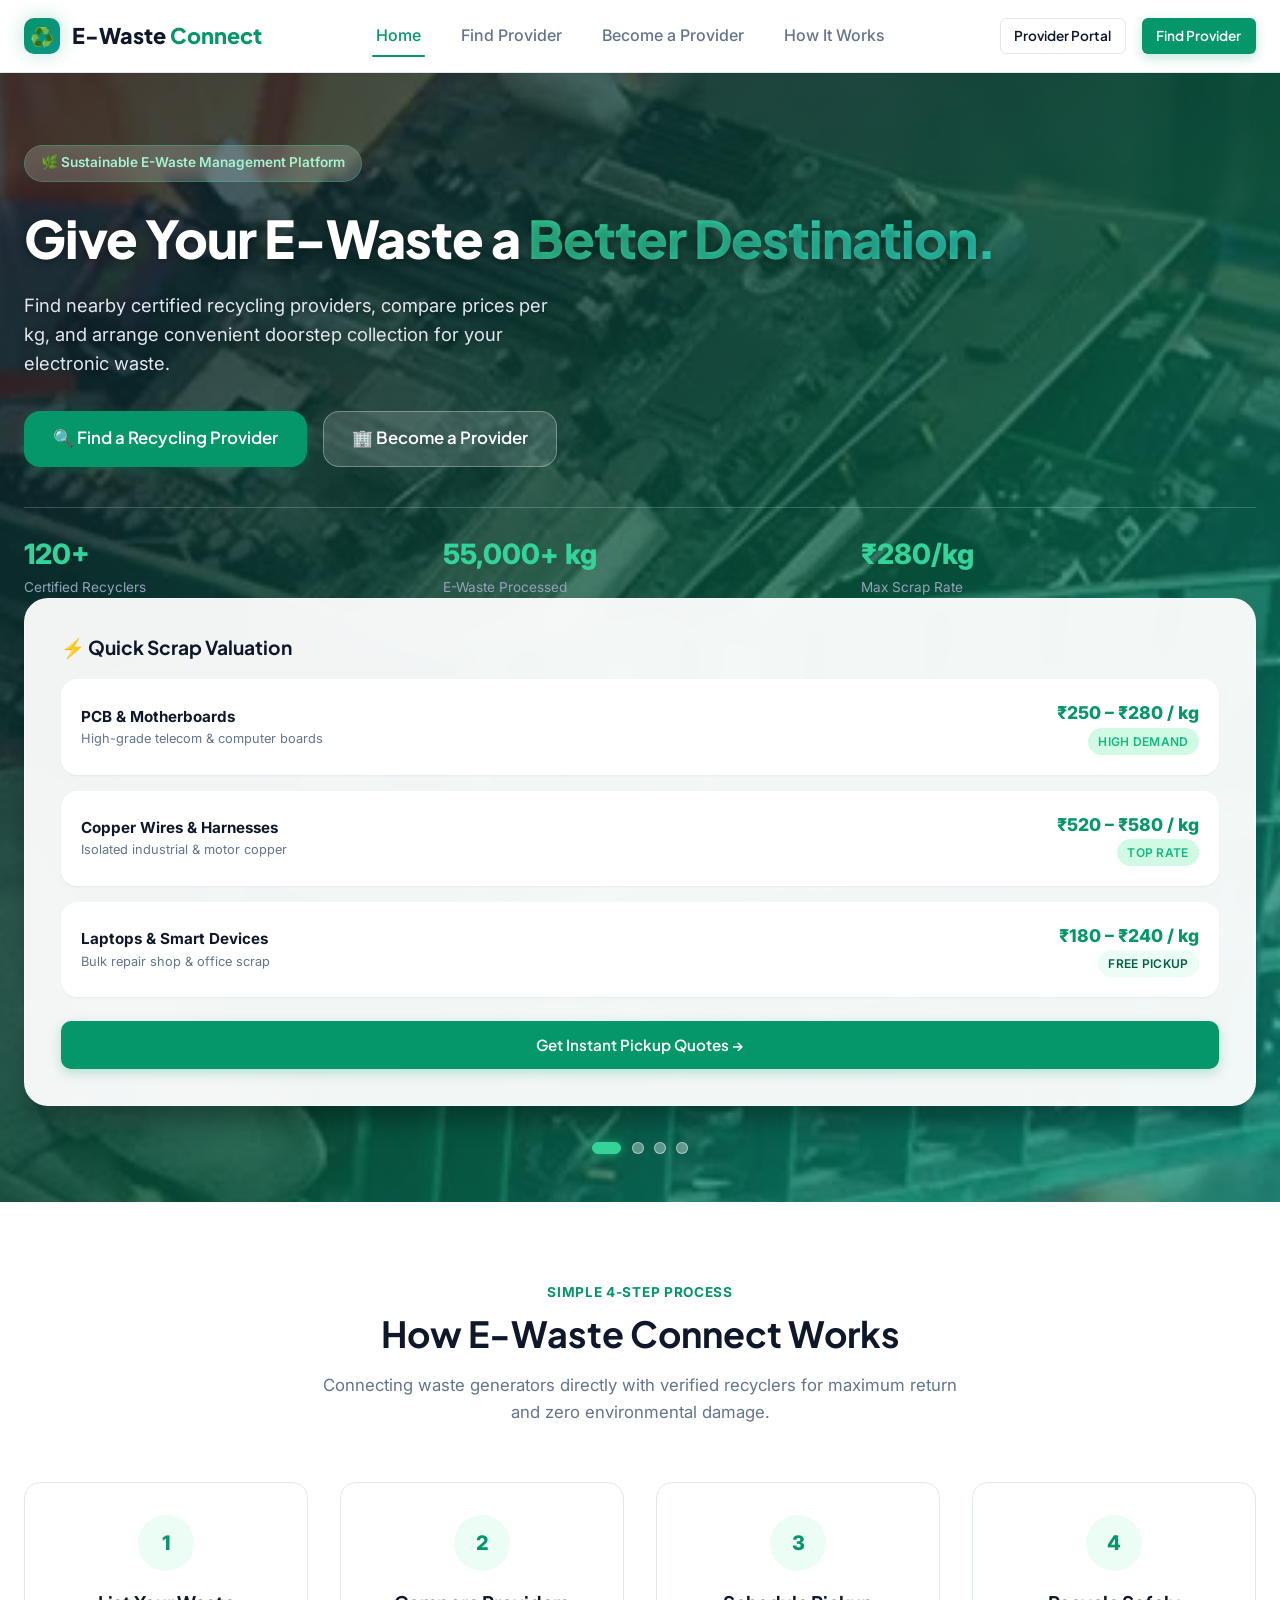
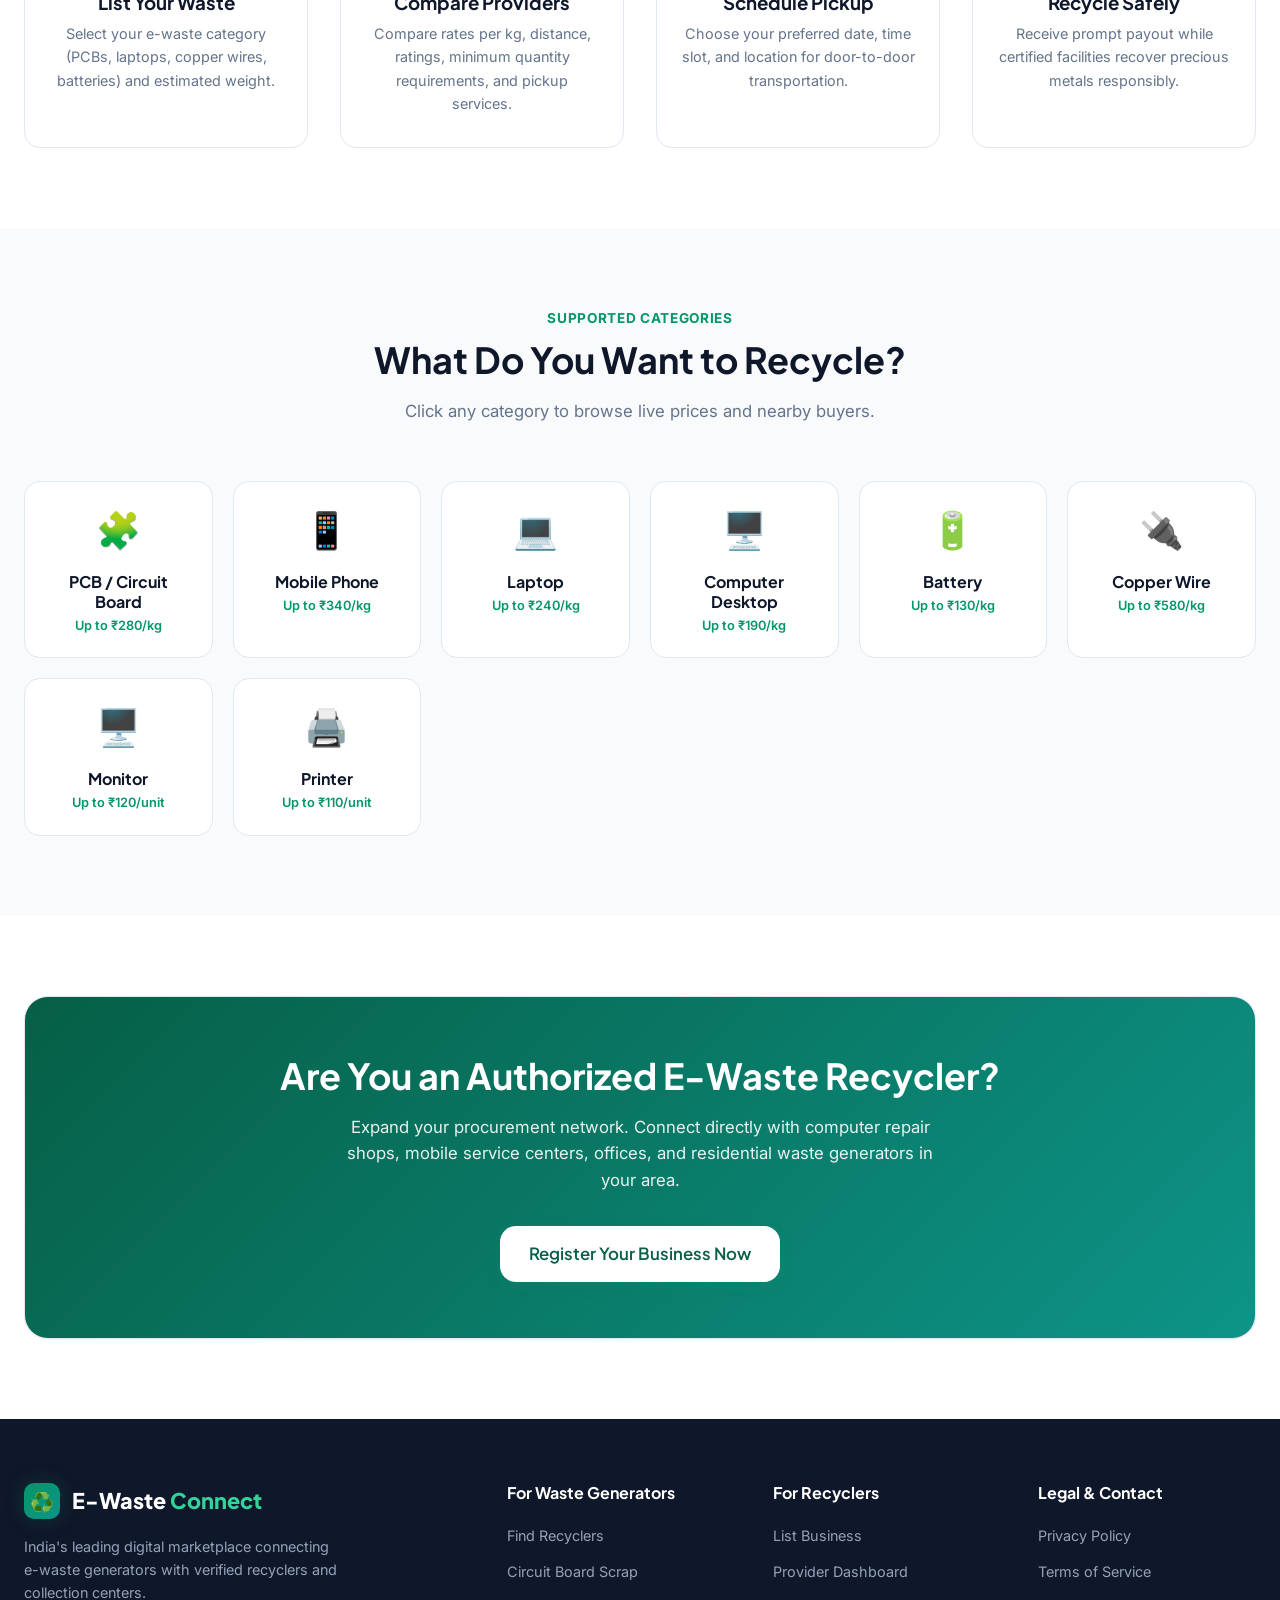
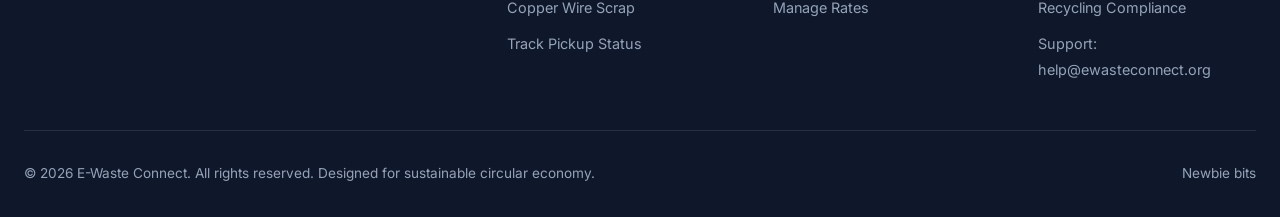
==== commit 8bc3bbd3: "div change" ====
--- a/index.html
+++ b/index.html
@@ -292,7 +292,7 @@
 
       <div class="footer-bottom">
         <div>© 2026 E-Waste Connect. All rights reserved. Designed for sustainable circular economy.</div>
-        <div>Built for Java Spring Boot Integration</div>
+        <div>Newbie bits</div>
       </div>
     </div>
   </footer>
